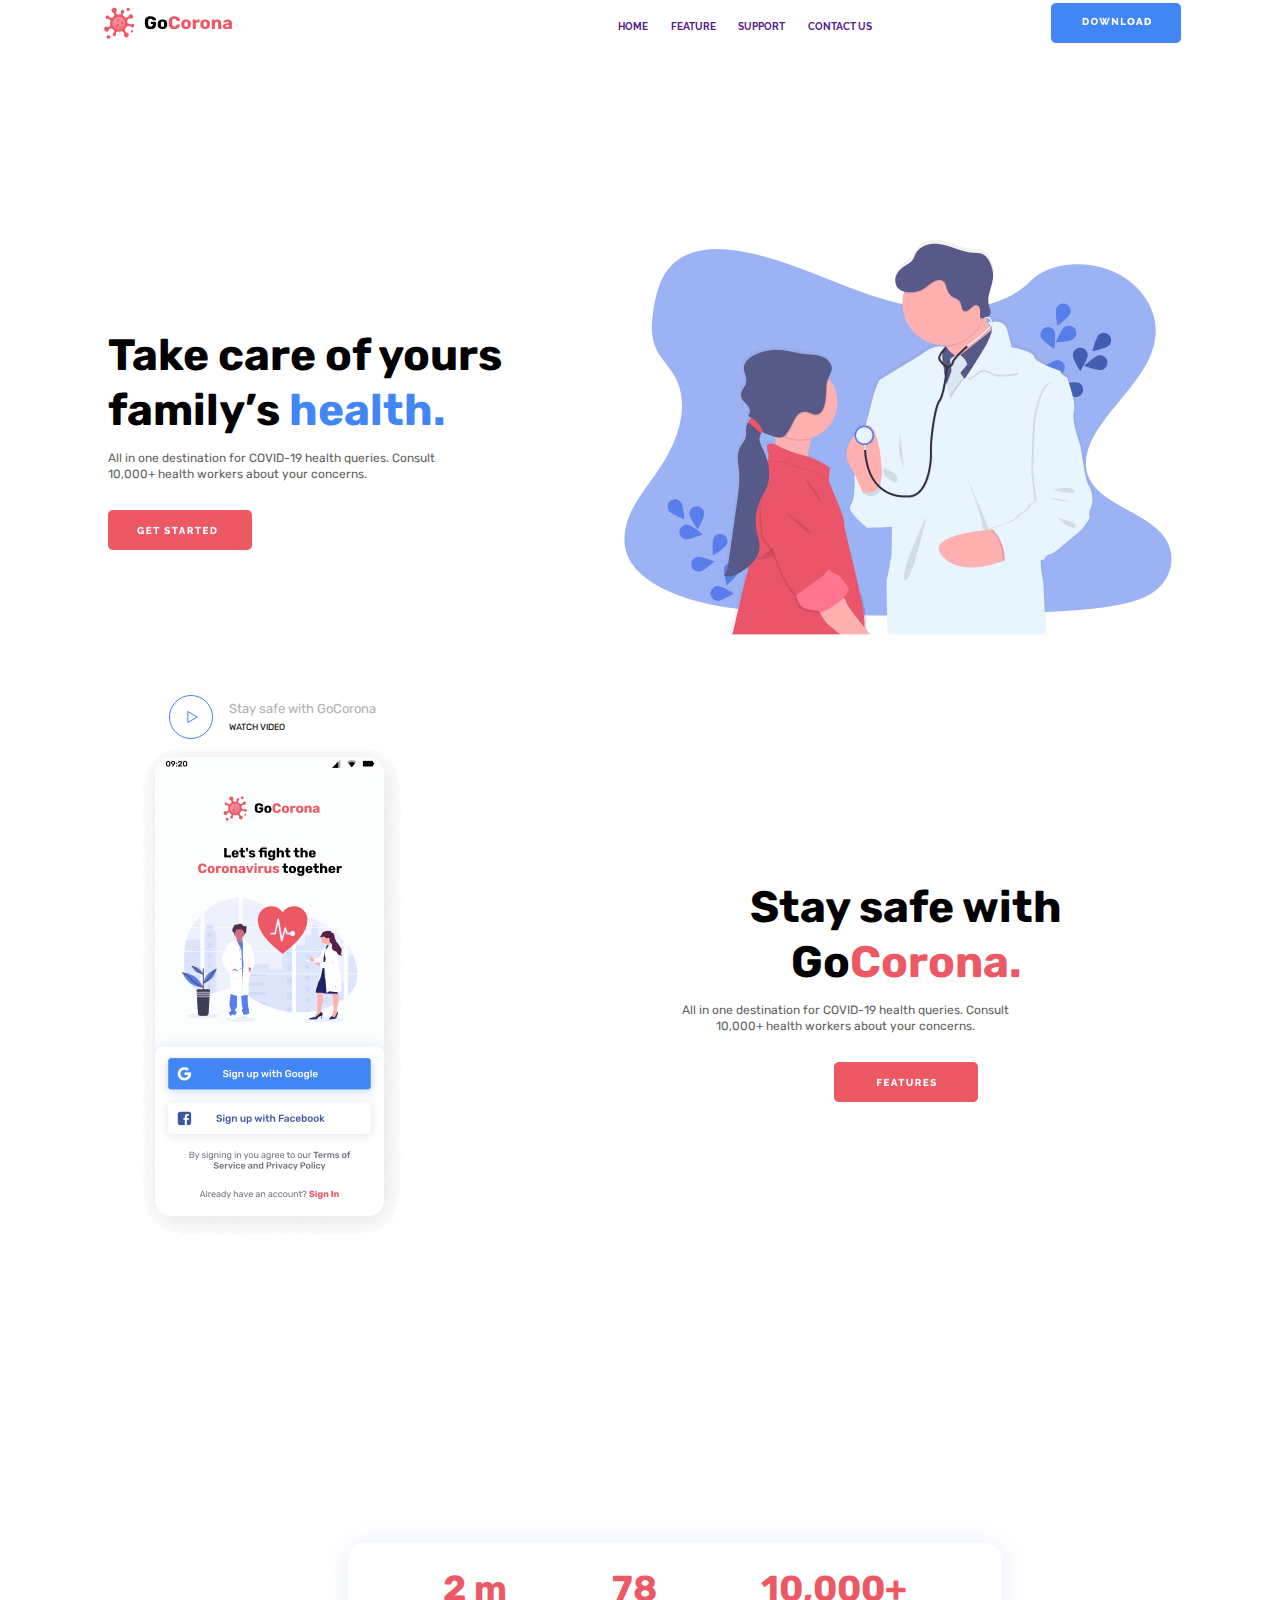
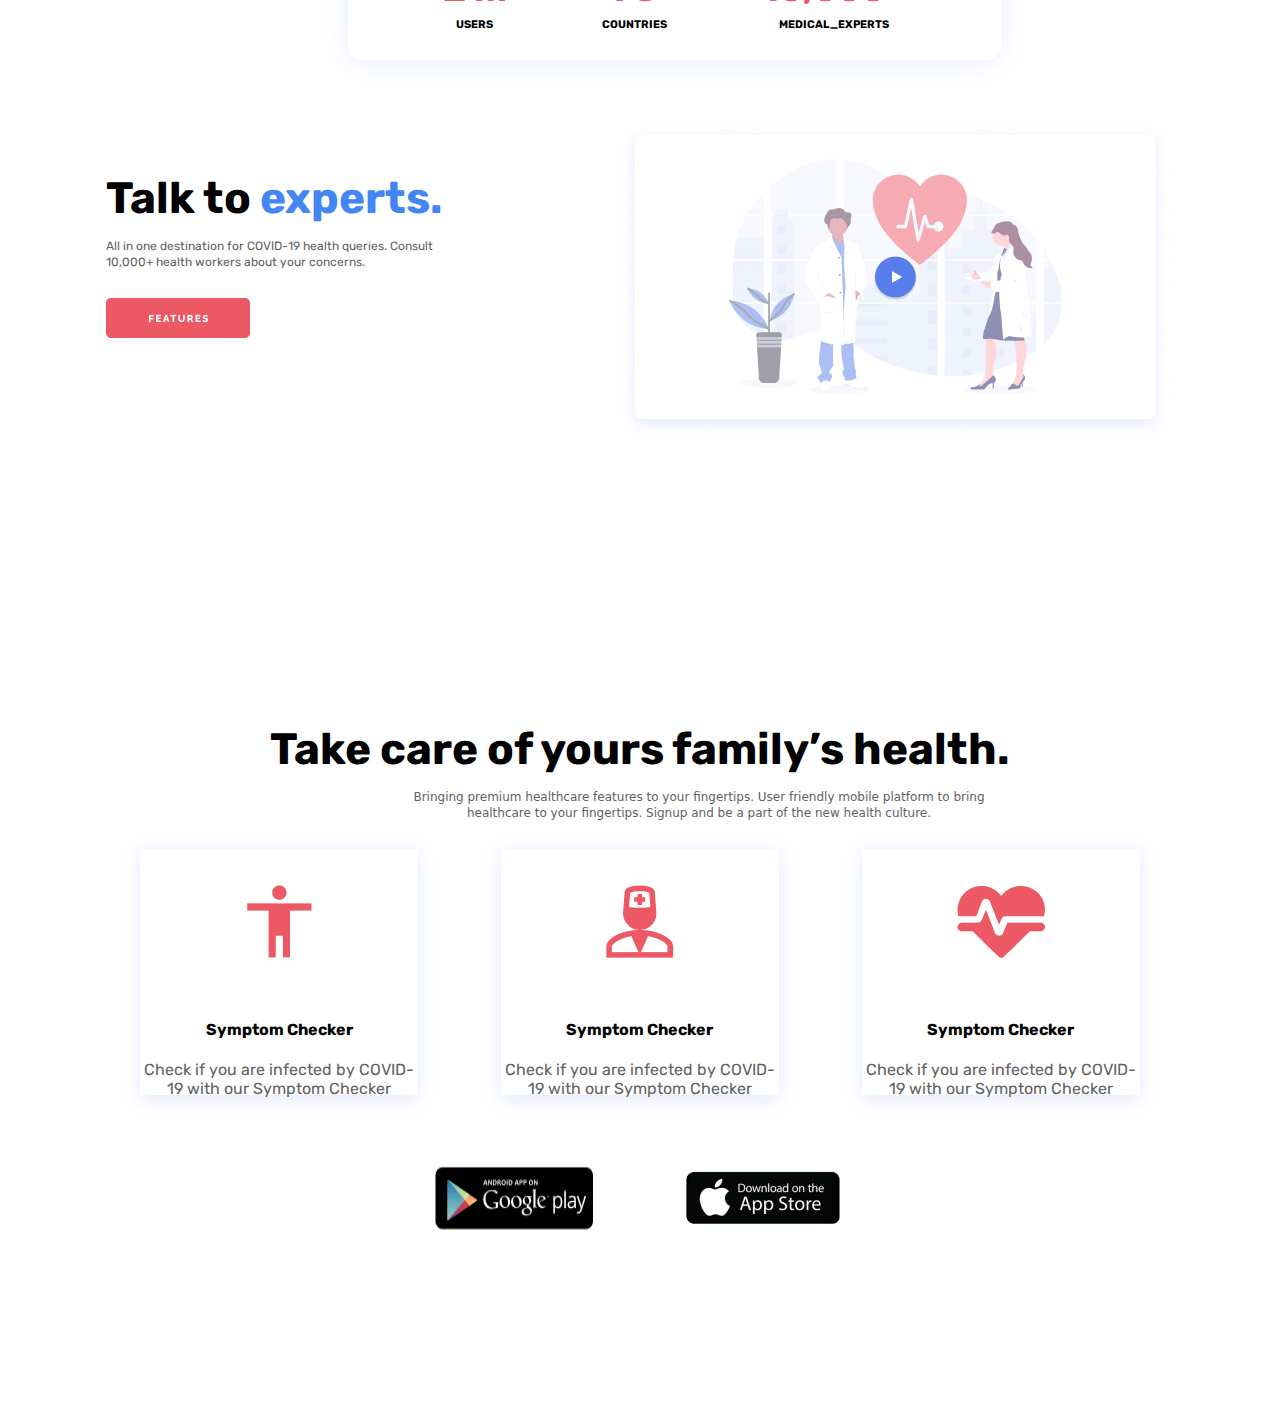
==== index.html @ 11627152 "Gocorona" ====
<!DOCTYPE html>
<html lang="en">
  <head>
    <title>GoCorona</title>
    <!-- <link rel="preconnect" href="https://fonts.googleapis.com" />
    <link rel="preconnect" href="https://fonts.gstatic.com" crossorigin />
    <link
      href="https://fonts.googleapis.com/css2?family=Raleway:wght@700;800&family=Rubik:wght@400;700&display=swap"
      rel="stylesheet"
    /> -->
    <link rel="stylesheet" href="./style.css/main.css" />
  </head>

  <body>
    <!-- Main_header -->
    <header class="main_header">
      <div class="container header_flex">
        <div class="logo">
          <img src=".//image/logo.svg" alt="logo" />
        </div>
        <nav class="main_nav">
          <ul class="nav_list">
            <li class="nav_item">
              <a class="nav_link" href="">HOME</a>
            </li>
            <li class="nav_item">
              <a class="nav_link" href="">FEATURE</a>
            </li>
            <li class="nav_item">
              <a class="nav_link" href="">SUPPORT</a>
            </li>
            <li class="nav_item">
              <a class="nav_link" href="">CONTACT US</a>
            </li>
          </ul>
        </nav>
        <div class="download_button">
          <a href="">
            <img src="./image/download_button.png" alt="" />
          </a>
        </div>
      </div>
    </header>
    <!-- /Main_header -->
    <!-- Main_section -->

    <section class="main_section">
      <div class="container">
        <div class="info">
          <div class="info_text">
            <h2 class="info_title">
              Take care of yours family’s
              <span class="blue">health.</span>
            </h2>
            <p class="info_descripe">
              All in one destination for COVID-19 health queries. Consult
              10,000+ health workers about your concerns.
            </p>
            <div class="info_button">
              <img src="./image/getstart.png" alt="" />
            </div>
          </div>
          <img class="info_img" src="./image/main_img.png" alt="" />
        </div>
        <div class="media">
          <img class="play_img" src="./image/play.svg" alt="" />
          <div class="media_info">
            <h4 class="media_text">Stay safe with GoCorona</h4>
            <h4 class="media_watch">WATCH VIDEO</h4>
          </div>
        </div>
      </div>
    </section>

    <!-- Main_section -->

    <!-- Sign_section -->

    <section class="sign_section">
      <div class="container">
        <div class="info sign_info">
          <img class="info_img sign_img" src="./image/phone.png" alt="" />
          <div class="info_text">
            <h2 class="info_title">
              Stay safe with Go<span class="yellow">Corona.</span>
            </h2>
            <p class="info_descripe">
              All in one destination for COVID-19 health queries. Consult
              10,000+ health workers about your concerns.
            </p>
            <div class="info_button">
              <img src="./image/features.png" alt="" />
            </div>
          </div>
        </div>
      </div>
    </section>
    <!-- /Sign_section -->

    <!-- Expert_section -->

    <section class="expert_section">
      <div class="container">
        <div class="statistics">
          <div class="titles">
            <h3 class="number">2 m</h3>
            <p class="name">USERS</p>
          </div>
          <div class="titles">
            <h3 class="number">78</h3>
            <p class="name">COUNTRIES</p>
          </div>
          <div class="titles">
            <h3 class="number">10,000+</h3>
            <p class="name">MEDICAL_EXPERTS</p>
          </div>
        </div>
        <div class="info expert_info">
          <div class="info_text">
            <h2 class="info_title">
              Talk to <span class="blue">experts.</span>
            </h2>
            <p class="info_descripe">
              All in one destination for COVID-19 health queries. Consult
              10,000+ health workers about your concerns.
            </p>
            <div class="info_button">
              <img src="./image/features.png" alt="" />
            </div>
          </div>
          <img class="info_img" src="./image/expert.png" alt="" />
        </div>
      </div>
    </section>
    <!-- /Expert_section -->

    <!-- Footer_section -->

    <div class="footer_section">
      <div class="container">
        <div class="footer_header">
          <h2 class="info_title">Take care of yours family’s health.</h2>
          <p class="footer_descripe">
            Bringing premium healthcare features to your fingertips. User
            friendly mobile platform to bring healthcare to your fingertips.
            Signup and be a part of the new health culture.
          </p>
        </div>
        <div class="footer_table">
          <ul class="footer_list">
            <li class="footer_item">
              <a class="footer_link" href="">
                <div class="item_wrap">
                  <img class="item_logo" src="./image/Vector.png" alt="" />
                  <h4 class="item_title">Symptom Checker</h4>
                  <p class="item_description">
                    Check if you are infected by COVID-19 with our Symptom
                    Checker
                  </p>
                </div>
              </a>
            </li>
            <li class="footer_item">
              <a class="footer_link" href="">
                <div class="item_wrap">
                  <img class="item_logo" src="./image/doctor.png" alt="" />
                  <h4 class="item_title">Symptom Checker</h4>
                  <p class="item_description">
                    Check if you are infected by COVID-19 with our Symptom
                    Checker
                  </p>
                </div>
              </a>
            </li>
            <li class="footer_item item3">
              <a class="footer_link" href="">
                <div class="item_wrap">
                  <img class="item_logo" src="./image/yurak.png" alt="" />
                  <h4 class="item_title">Symptom Checker</h4>
                  <p class="item_description">
                    Check if you are infected by COVID-19 with our Symptom
                    Checker
                  </p>
                </div>
              </a>
            </li>
          </ul>
        </div>
        <div class="app">
          <img class="apps" src="./image/googleplay.png" alt="" />
          <img class="apps" src="./image/appstore.png" alt="" />
        </div>
      </div>
    </div>
    <!-- /Footer_section -->
  </body>
</html>
---- style.css/main.css ----
@font-face {
  font-family: "Raleway";
  src: url("../fonts/Raleway-Bold.woff2") format("woff2"),
    url("../fonts/Raleway-Bold.woff") format("woff");
  font-weight: 700;
  font-style: normal;
  font-display: swap;
}

@font-face {
  font-family: "Raleway";
  src: url("../fonts/Raleway-ExtraBoldItalic.woff2") format("woff2"),
    url("../fonts/Raleway-ExtraBoldItalic.woff") format("woff");
  font-weight: 700;
  font-style: italic;
  font-display: swap;
}

@font-face {
  font-family: "Rubik";
  src: url("../fonts/Rubik-Regular.woff2") format("woff2"),
    url("../fonts/Rubik-Regular.woff") format("woff");
  font-weight: 400;
  font-style: normal;
  font-display: swap;
}

@font-face {
  font-family: "Rubik";
  src: url("../fonts/Rubik-Bold.woff2") format("woff2"),
    url("../fonts/Rubik-Bold.woff") format("woff");
  font-weight: 700;
  font-style: normal;
  font-display: swap;
}

* {
  box-sizing: border-box;
}
body {
  box-sizing: border-box;
  margin: 0;
}

.container {
  width: 100%;
  max-width: 1082px;
  margin: 0 auto;
}

/* Total */
a {
  text-decoration: none;
}
/* /Total */
/* 
/* Main_section */
.main_section {
  height: 700px;
  padding-top: 200px;
}
.main_header {
  height: 40px;
}
.header_flex {
  display: flex;
  justify-content: space-between;
  align-items: center;
}

.nav_list {
  padding: 0;
  display: flex;
  justify-content: space-evenly;
  width: 500px;
  padding-left: 200px;
}
.nav_item {
  display: inline-block;
}
.nav_link {
  font-size: 10px;
  line-height: 11px;

  text-decoration: none;
  font-family: "Raleway", sans-serif;
  font-weight: 700;
}

.info {
  height: 395px;
  margin-bottom: 60px;
  display: flex;
  justify-content: space-around;
  align-items: center;
}
.info_text {
  width: 497px;
  height: 220px;
}
.info_title {
  margin: 0;
  font-size: 44px;

  line-height: 55px;
  font-family: "Rubik", sans-serif;
  font-weight: 700;
}
.blue {
  color: #4285f4;
}
.info_descripe {
  margin: 0;
  width: 375px;
  height: 36px;
  margin-top: 12px;
  margin-bottom: 24px;
  color: #616161;
  font-size: 12px;

  line-height: 16px;
  font-family: "Rubik", sans-serif;
  font-weight: 400;
}

.media {
  width: 228px;
  height: 44px;
  margin-left: 70px;
}
.play_img {
  display: inline-block;
  vertical-align: middle;
  margin-right: 12px;
}
.media_info {
  display: inline-block;
  vertical-align: middle;
}
.media_text {
  margin: 0;
  margin-bottom: 5px;
  color: #b0b0b0;
  font-size: 13px;

  line-height: 16px;
  font-family: "Rubik", sans-serif;
  font-weight: 400;
}
.media_watch {
  margin: 0;
  color: black;
  font-style: normal;
  font-size: 9px;
  line-height: 11px;
  font-family: "Rubik", sans-serif;
  font-weight: 400;
}
.sign_section {
  height: 700px;
}
.sign_info {
  height: 500px;
  margin-left: 0;
  text-align: center;
}
.yellow {
  color: #ec5863;
}
.sign_img {
  margin-right: 187px;
}
.expert_section {
  height: 700px;
}
.expert_info {
  margin-bottom: 0;
  height: 284px;
}
.statistics {
  text-align: center;
  width: 654px;
  height: 117px;
  margin-top: 103px;
  margin-left: 249px;
  margin-bottom: 79px;
  border-radius: 16px;
  display: flex;
  justify-content: space-evenly;
  align-items: center;
  box-shadow: 0px 2px 24px rgba(88, 126, 236, 0.15);
}

.number {
  margin: 0;
  color: #ec5863;

  font-weight: 700;
  font-size: 36px;
  line-height: 42px;
  font-family: "Rubik", sans-serif;
  font-weight: 700;
}
.name {
  margin: 0;
  margin-top: 5px;
  font-size: 11px;

  line-height: 20px;
  font-family: "Rubik", sans-serif;
  font-weight: 700;
}

.footer_section {
  height: 700px;
}
.footer_header {
  margin-top: 79px;
  text-align: center;
}
.footer_descripe {
  margin: 0;
  width: 600px;
  height: 36px;
  margin-top: 12px;
  margin-bottom: 24px;
  margin-left: 300px;
  color: #616161;
  font-size: 12px;
  font-weight: 400;
  line-height: 16px;
  font-family: system-ui, -apple-system, BlinkMacSystemFont, "Segoe UI", Roboto,
    Oxygen, Ubuntu, Cantarell, "Open Sans", "Helvetica Neue", sans-serif;
}

.footer_list {
  padding: 0;
  text-align: center;
  display: flex;
  justify-content: space-around;
}

.footer_item {
  width: 278px;
  height: 246px;
  display: inline-block;
  padding-top: 36px;

  box-shadow: 0px 4px 18px rgba(88, 126, 236, 0.18);
}
.item_title {
  margin-top: 58px;
  font-family: "Rubik", sans-serif;
  font-weight: 700;
  color: black;
}
.item_description {
  font-family: "Rubik", sans-serif;
  font-weight: 400;
  color: #616161;
}

.app {
  margin-top: 70px;
  padding: 0 250px;
  display: flex;
  justify-content: space-evenly;
}
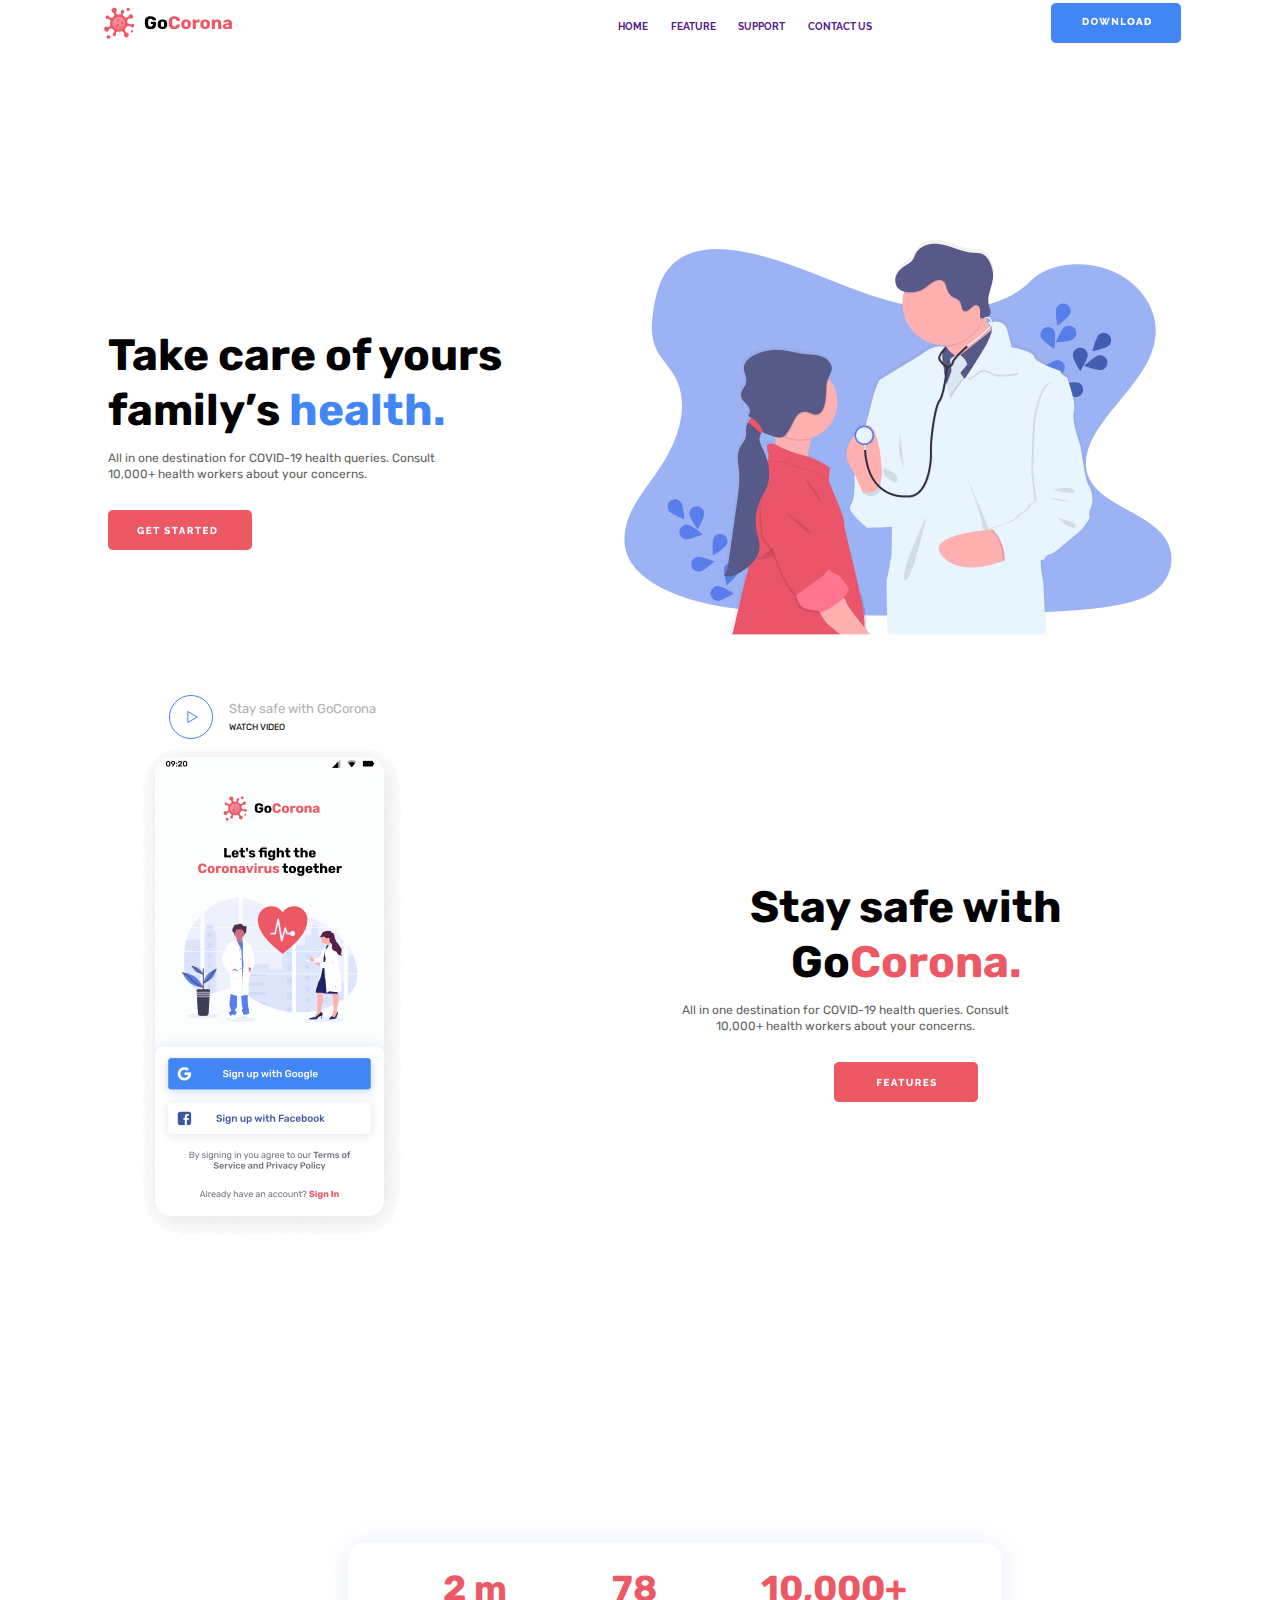
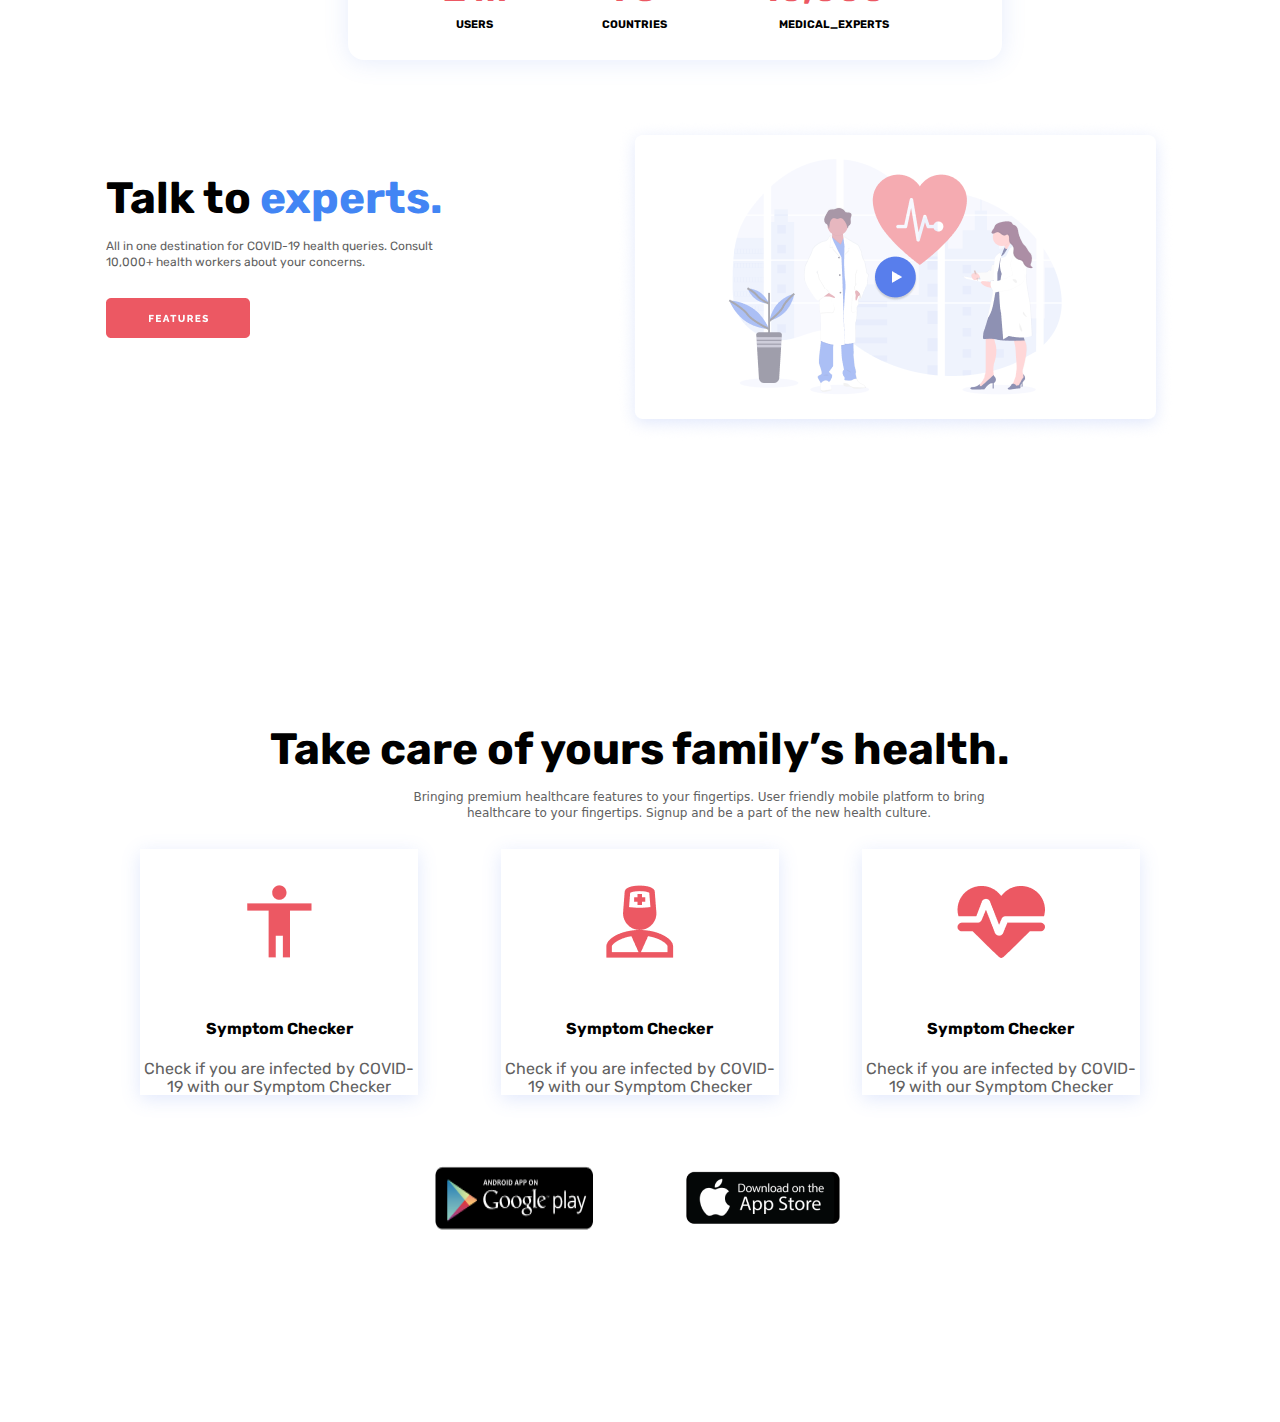
==== commit 1e59b4bd: "added" ====
--- a/index.html
+++ b/index.html
@@ -8,7 +8,8 @@
       href="https://fonts.googleapis.com/css2?family=Raleway:wght@700;800&family=Rubik:wght@400;700&display=swap"
       rel="stylesheet"
     /> -->
-    <link rel="stylesheet" href="./style.css/main.css" />
+    <link rel="stylesheet" href="./style.css/normalize_minifity.css" />
+    <link rel="stylesheet" href="./style.css/main_minifity.css" />
   </head>
 
   <body>
--- a/style.css/main_minifity.css
+++ b/style.css/main_minifity.css
@@ -0,0 +1,6 @@
+
+@font-face{font-family:"Raleway";src:url("../fonts/Raleway-Bold.woff2") format("woff2"),url("../fonts/Raleway-Bold.woff") format("woff");font-weight:700;font-style:normal;font-display:swap}@font-face{font-family:"Raleway";src:url("../fonts/Raleway-ExtraBoldItalic.woff2") format("woff2"),url("../fonts/Raleway-ExtraBoldItalic.woff") format("woff");font-weight:700;font-style:italic;font-display:swap}@font-face{font-family:"Rubik";src:url("../fonts/Rubik-Regular.woff2") format("woff2"),url("../fonts/Rubik-Regular.woff") format("woff");font-weight:400;font-style:normal;font-display:swap}@font-face{font-family:"Rubik";src:url("../fonts/Rubik-Bold.woff2") format("woff2"),url("../fonts/Rubik-Bold.woff") format("woff");font-weight:700;font-style:normal;font-display:swap}*{-webkit-box-sizing:border-box;box-sizing:border-box}body{-webkit-box-sizing:border-box;box-sizing:border-box;margin:0}.container{width:100%;max-width:1082px;margin:0 auto}a{text-decoration:none}.main_section{height:700px;padding-top:200px}
+.main_header{height:40px}.header_flex{display:-webkit-box;display:-ms-flexbox;display:flex;-webkit-box-pack:justify;-ms-flex-pack:justify;justify-content:space-between;-webkit-box-align:center;-ms-flex-align:center;align-items:center}.nav_list{padding:0;display:-webkit-box;display:-ms-flexbox;display:flex;-webkit-box-pack:space-evenly;-ms-flex-pack:space-evenly;justify-content:space-evenly;width:500px;padding-left:200px}.nav_item{display:inline-block}.nav_link{font-size:10px;line-height:11px;text-decoration:none;font-family:"Raleway",sans-serif;font-weight:700}.info{height:395px;margin-bottom:60px;display:-webkit-box;display:-ms-flexbox;display:flex;-ms-flex-pack:distribute;justify-content:space-around;-webkit-box-align:center;-ms-flex-align:center;align-items:center}.info_text{width:497px;height:220px}.info_title{margin:0;font-size:44px;line-height:55px;font-family:"Rubik",sans-serif;font-weight:700}.blue{color:#4285f4}.info_descripe{margin:0;width:375px;height:36px;margin-top:12px;margin-bottom:24px;color:#616161;font-size:12px;line-height:16px;font-family:"Rubik",sans-serif;font-weight:400}
+.media{width:228px;height:44px;margin-left:70px}.play_img{display:inline-block;vertical-align:middle;margin-right:12px}.media_info{display:inline-block;vertical-align:middle}.media_text{margin:0;margin-bottom:5px;color:#b0b0b0;font-size:13px;line-height:16px;font-family:"Rubik",sans-serif;font-weight:400}.media_watch{margin:0;color:#000;font-style:normal;font-size:9px;line-height:11px;font-family:"Rubik",sans-serif;font-weight:400}.sign_section{height:700px}.sign_info{height:500px;margin-left:0;text-align:center}.yellow{color:#ec5863}.sign_img{margin-right:187px}.expert_section{height:700px}.expert_info{margin-bottom:0;height:284px}.statistics{text-align:center;width:654px;height:117px;margin-top:103px;margin-left:249px;margin-bottom:79px;border-radius:16px;display:-webkit-box;display:-ms-flexbox;display:flex;-webkit-box-pack:space-evenly;-ms-flex-pack:space-evenly;justify-content:space-evenly;-webkit-box-align:center;-ms-flex-align:center;align-items:center;-webkit-box-shadow:0px 2px 24px rgba(88,126,236,.15);box-shadow:0px 2px 24px rgba(88,126,236,.15)}
+.number{margin:0;color:#ec5863;font-weight:700;font-size:36px;line-height:42px;font-family:"Rubik",sans-serif;font-weight:700}.name{margin:0;margin-top:5px;font-size:11px;line-height:20px;font-family:"Rubik",sans-serif;font-weight:700}.footer_section{height:700px}.footer_header{margin-top:79px;text-align:center}.footer_descripe{margin:0;width:600px;height:36px;margin-top:12px;margin-bottom:24px;margin-left:300px;color:#616161;font-size:12px;font-weight:400;line-height:16px;font-family:system-ui,-apple-system,BlinkMacSystemFont,"Segoe UI",Roboto,Oxygen,Ubuntu,Cantarell,"Open Sans","Helvetica Neue",sans-serif}.footer_list{padding:0;text-align:center;display:-webkit-box;display:-ms-flexbox;display:flex;-ms-flex-pack:distribute;justify-content:space-around}.footer_item{width:278px;height:246px;display:inline-block;padding-top:36px;-webkit-box-shadow:0px 4px 18px rgba(88,126,236,.18);box-shadow:0px 4px 18px rgba(88,126,236,.18)}.item_title{margin-top:58px;font-family:"Rubik",sans-serif;font-weight:700;color:#000}
+.item_description{font-family:"Rubik",sans-serif;font-weight:400;color:#616161}.app{margin-top:70px;padding:0 250px;display:-webkit-box;display:-ms-flexbox;display:flex;-webkit-box-pack:space-evenly;-ms-flex-pack:space-evenly;justify-content:space-evenly}